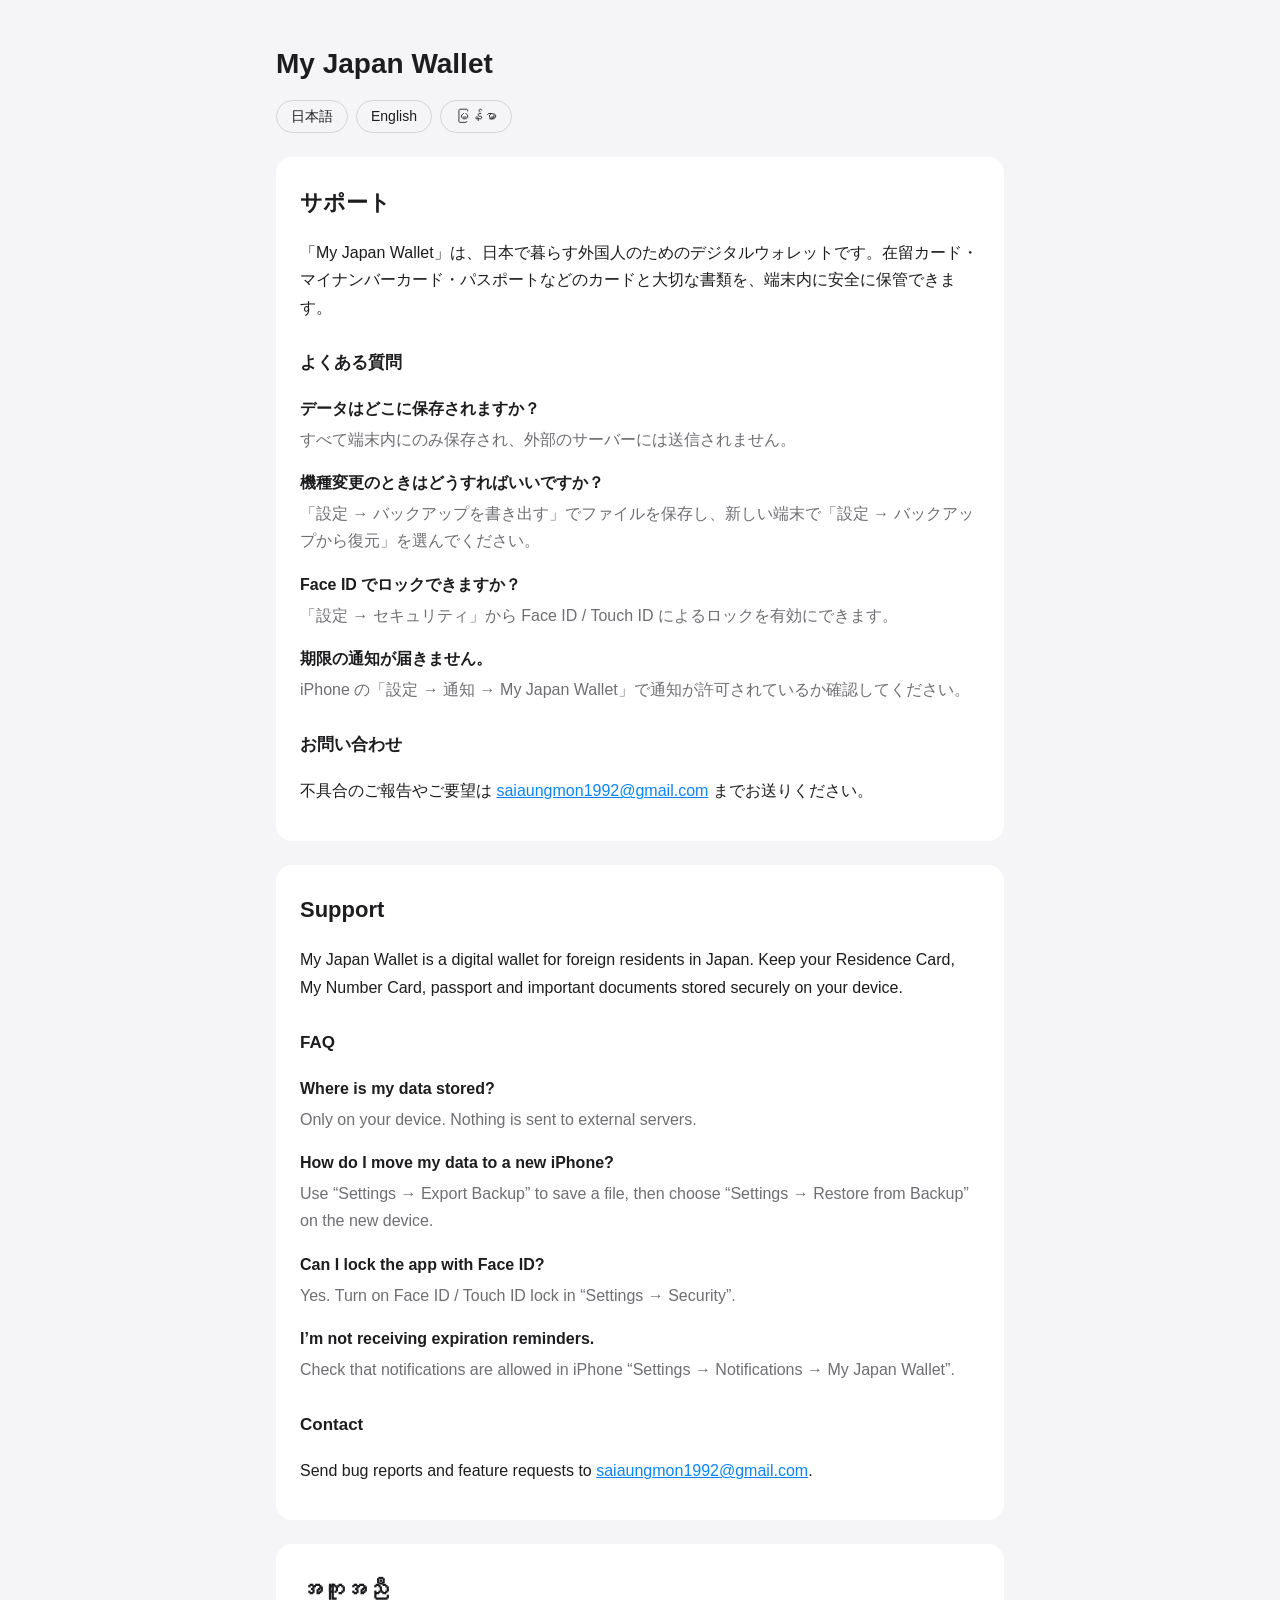
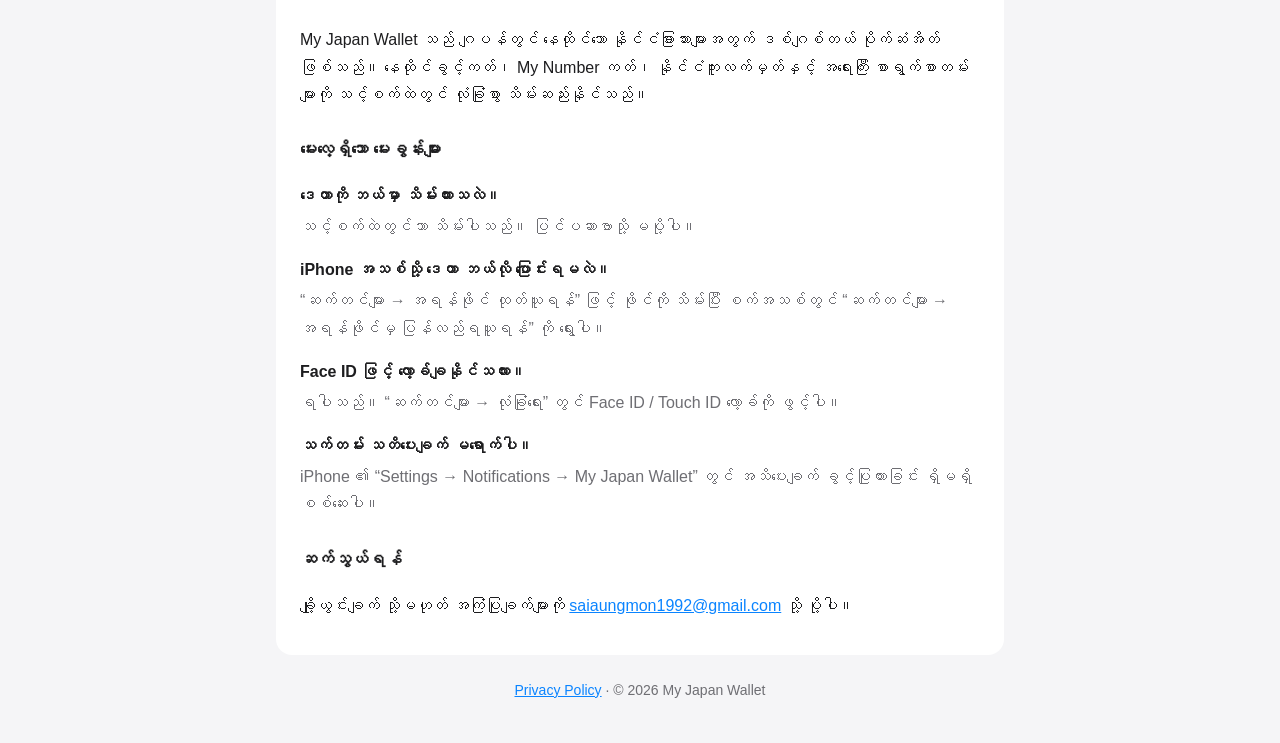
==== index.html @ c1bd5ad2 "サポートページとプライバシーポリシーを追加 Co-Authored-By: Claude Opus 5.5 <noreply@anthropic.com>" ====
<!DOCTYPE html>
<html lang="ja">
<head>
<meta charset="utf-8">
<meta name="viewport" content="width=device-width, initial-scale=1">
<title>Support – My Japan Wallet</title>
<link rel="stylesheet" href="style.css">
</head>
<body>
<header>
  <h1>My Japan Wallet</h1>
  <nav class="lang">
    <a href="#ja">日本語</a>
    <a href="#en">English</a>
    <a href="#my">မြန်မာ</a>
  </nav>
</header>

<main>

<section id="ja" lang="ja">
  <h2>サポート</h2>
  <p>「My Japan Wallet」は、日本で暮らす外国人のためのデジタルウォレットです。在留カード・マイナンバーカード・パスポートなどのカードと大切な書類を、端末内に安全に保管できます。</p>

  <h3>よくある質問</h3>
  <dl>
    <dt>データはどこに保存されますか？</dt>
    <dd>すべて端末内にのみ保存され、外部のサーバーには送信されません。</dd>
    <dt>機種変更のときはどうすればいいですか？</dt>
    <dd>「設定 → バックアップを書き出す」でファイルを保存し、新しい端末で「設定 → バックアップから復元」を選んでください。</dd>
    <dt>Face ID でロックできますか？</dt>
    <dd>「設定 → セキュリティ」から Face ID / Touch ID によるロックを有効にできます。</dd>
    <dt>期限の通知が届きません。</dt>
    <dd>iPhone の「設定 → 通知 → My Japan Wallet」で通知が許可されているか確認してください。</dd>
  </dl>

  <h3>お問い合わせ</h3>
  <p>不具合のご報告やご要望は <a href="mailto:saiaungmon1992@gmail.com">saiaungmon1992@gmail.com</a> までお送りください。</p>
</section>

<section id="en" lang="en">
  <h2>Support</h2>
  <p>My Japan Wallet is a digital wallet for foreign residents in Japan. Keep your Residence Card, My Number Card, passport and important documents stored securely on your device.</p>

  <h3>FAQ</h3>
  <dl>
    <dt>Where is my data stored?</dt>
    <dd>Only on your device. Nothing is sent to external servers.</dd>
    <dt>How do I move my data to a new iPhone?</dt>
    <dd>Use “Settings → Export Backup” to save a file, then choose “Settings → Restore from Backup” on the new device.</dd>
    <dt>Can I lock the app with Face ID?</dt>
    <dd>Yes. Turn on Face ID / Touch ID lock in “Settings → Security”.</dd>
    <dt>I’m not receiving expiration reminders.</dt>
    <dd>Check that notifications are allowed in iPhone “Settings → Notifications → My Japan Wallet”.</dd>
  </dl>

  <h3>Contact</h3>
  <p>Send bug reports and feature requests to <a href="mailto:saiaungmon1992@gmail.com">saiaungmon1992@gmail.com</a>.</p>
</section>

<section id="my" lang="my">
  <h2>အကူအညီ</h2>
  <p>My Japan Wallet သည် ဂျပန်တွင် နေထိုင်သော နိုင်ငံခြားသားများအတွက် ဒစ်ဂျစ်တယ် ပိုက်ဆံအိတ်ဖြစ်သည်။ နေထိုင်ခွင့်ကတ်၊ My Number ကတ်၊ နိုင်ငံကူးလက်မှတ်နှင့် အရေးကြီး စာရွက်စာတမ်းများကို သင့်စက်ထဲတွင် လုံခြုံစွာ သိမ်းဆည်းနိုင်သည်။</p>

  <h3>မေးလေ့ရှိသော မေးခွန်းများ</h3>
  <dl>
    <dt>ဒေတာကို ဘယ်မှာ သိမ်းထားသလဲ။</dt>
    <dd>သင့်စက်ထဲတွင်သာ သိမ်းပါသည်။ ပြင်ပဆာဗာသို့ မပို့ပါ။</dd>
    <dt>iPhone အသစ်သို့ ဒေတာ ဘယ်လို ပြောင်းရမလဲ။</dt>
    <dd>“ဆက်တင်များ → အရန်ဖိုင် ထုတ်ယူရန်” ဖြင့် ဖိုင်ကို သိမ်းပြီး စက်အသစ်တွင် “ဆက်တင်များ → အရန်ဖိုင်မှ ပြန်လည်ရယူရန်” ကို ရွေးပါ။</dd>
    <dt>Face ID ဖြင့် လော့ခ်ချနိုင်သလား။</dt>
    <dd>ရပါသည်။ “ဆက်တင်များ → လုံခြုံရေး” တွင် Face ID / Touch ID လော့ခ်ကို ဖွင့်ပါ။</dd>
    <dt>သက်တမ်း သတိပေးချက် မရောက်ပါ။</dt>
    <dd>iPhone ၏ “Settings → Notifications → My Japan Wallet” တွင် အသိပေးချက် ခွင့်ပြုထားခြင်း ရှိမရှိ စစ်ဆေးပါ။</dd>
  </dl>

  <h3>ဆက်သွယ်ရန်</h3>
  <p>ချို့ယွင်းချက် သို့မဟုတ် အကြံပြုချက်များကို <a href="mailto:saiaungmon1992@gmail.com">saiaungmon1992@gmail.com</a> သို့ ပို့ပါ။</p>
</section>

</main>

<footer>
  <a href="privacy.html">Privacy Policy</a> · © 2026 My Japan Wallet
</footer>
</body>
</html>
---- style.css ----
:root {
  --bg: #f5f5f7;
  --card: #ffffff;
  --text: #1d1d1f;
  --muted: #6e6e73;
  --accent: #0a84ff;
  --border: #d2d2d7;
}
@media (prefers-color-scheme: dark) {
  :root {
    --bg: #000000;
    --card: #1c1c1e;
    --text: #f5f5f7;
    --muted: #98989d;
    --border: #38383a;
  }
}
* { box-sizing: border-box; }
body {
  margin: 0;
  background: var(--bg);
  color: var(--text);
  font: 16px/1.7 -apple-system, BlinkMacSystemFont, "Hiragino Sans", "Noto Sans Myanmar", "Myanmar Text", sans-serif;
}
header, main, footer { max-width: 760px; margin: 0 auto; padding: 0 16px; }
header { padding-top: 40px; }
h1 { font-size: 28px; margin: 0 0 12px; }
.lang { display: flex; gap: 8px; flex-wrap: wrap; }
.lang a {
  padding: 4px 14px;
  border: 1px solid var(--border);
  border-radius: 999px;
  text-decoration: none;
  color: var(--text);
  font-size: 14px;
}
section {
  background: var(--card);
  border-radius: 16px;
  padding: 8px 24px 20px;
  margin: 24px 0;
}
h2 { font-size: 22px; }
h3 { font-size: 17px; margin-top: 28px; }
.meta { color: var(--muted); font-size: 14px; }
dt { font-weight: 600; margin-top: 16px; }
dd { margin: 4px 0 0; color: var(--muted); }
a { color: var(--accent); }
footer { color: var(--muted); font-size: 14px; padding-bottom: 40px; text-align: center; }
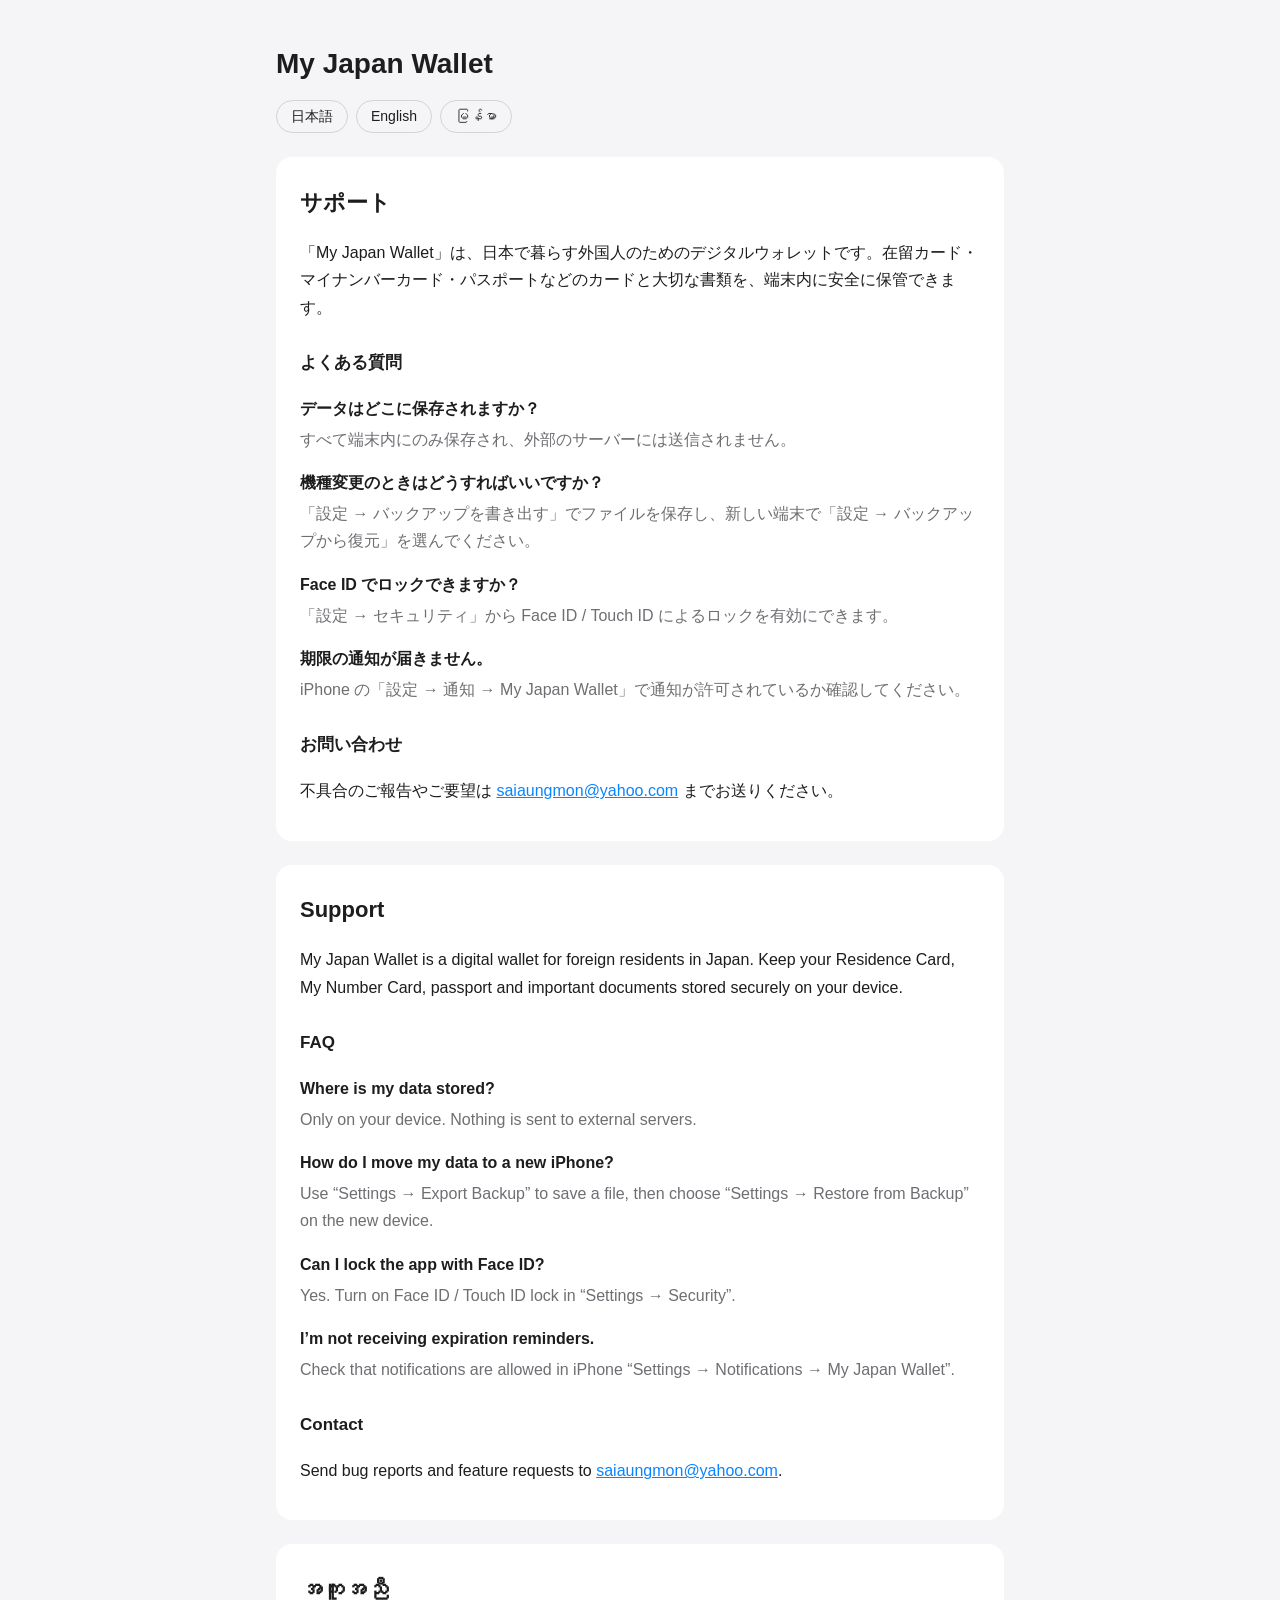
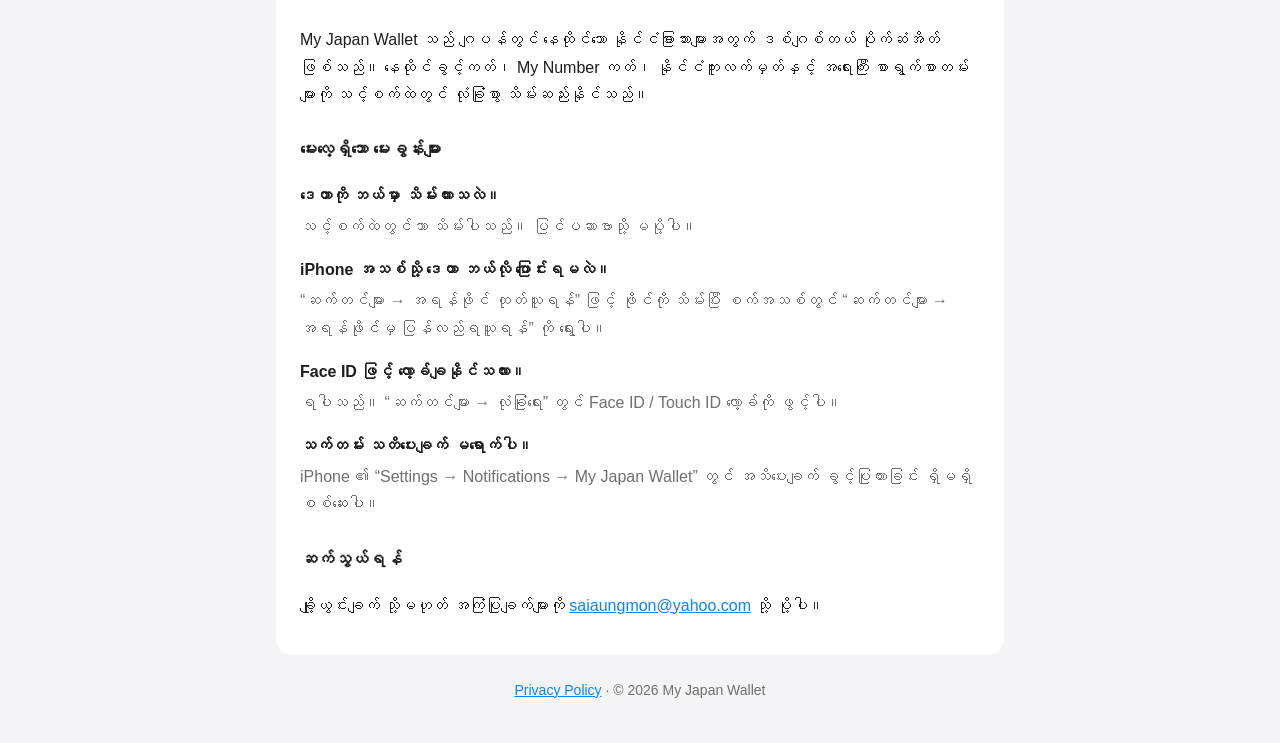
==== commit d2f785e3: "お問い合わせ先のメールアドレスを変更 Co-Authored-By: Claude Opus 5.5 <noreply@anthropic.com>" ====
--- a/index.html
+++ b/index.html
@@ -35,7 +35,7 @@
   </dl>
 
   <h3>お問い合わせ</h3>
-  <p>不具合のご報告やご要望は <a href="mailto:saiaungmon1992@gmail.com">saiaungmon1992@gmail.com</a> までお送りください。</p>
+  <p>不具合のご報告やご要望は <a href="mailto:saiaungmon@yahoo.com">saiaungmon@yahoo.com</a> までお送りください。</p>
 </section>
 
 <section id="en" lang="en">
@@ -55,7 +55,7 @@
   </dl>
 
   <h3>Contact</h3>
-  <p>Send bug reports and feature requests to <a href="mailto:saiaungmon1992@gmail.com">saiaungmon1992@gmail.com</a>.</p>
+  <p>Send bug reports and feature requests to <a href="mailto:saiaungmon@yahoo.com">saiaungmon@yahoo.com</a>.</p>
 </section>
 
 <section id="my" lang="my">
@@ -75,7 +75,7 @@
   </dl>
 
   <h3>ဆက်သွယ်ရန်</h3>
-  <p>ချို့ယွင်းချက် သို့မဟုတ် အကြံပြုချက်များကို <a href="mailto:saiaungmon1992@gmail.com">saiaungmon1992@gmail.com</a> သို့ ပို့ပါ။</p>
+  <p>ချို့ယွင်းချက် သို့မဟုတ် အကြံပြုချက်များကို <a href="mailto:saiaungmon@yahoo.com">saiaungmon@yahoo.com</a> သို့ ပို့ပါ။</p>
 </section>
 
 </main>
